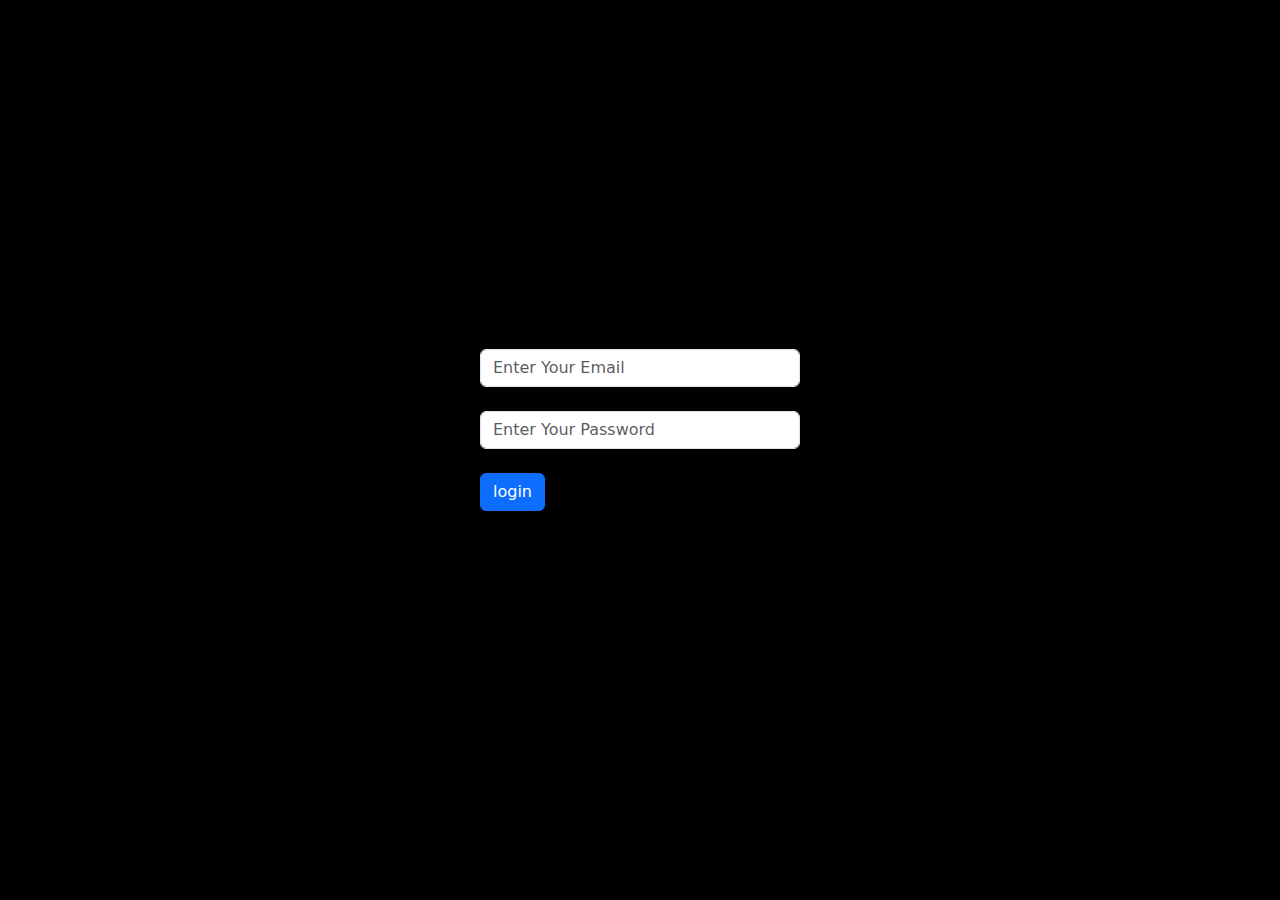
==== index.html @ 74a00dc7 "Add files via upload" ====
<!DOCTYPE html>
<html lang="en">
<head>
    <meta charset="UTF-8">
    <meta name="viewport" content="width=device-width, initial-scale=1.0">
    <title>Document</title>
    <link rel="stylesheet" href="style.css">
    <link rel="stylesheet" href="https://cdn.jsdelivr.net/npm/bootstrap@5.3.3/dist/css/bootstrap.min.css">
    <script src="https://cdn.jsdelivr.net/npm/bootstrap@5.3.3/dist/js/bootstrap.bundle.min.js"></script>
</head>
<body>
    <form>
        <!-- Email input -->
        <div data-mdb-input-init class="form-outline mb-4">
          <input type="email" id="form2Example1" class="form-control" placeholder="Enter Your Email"/>
          <p id="emailerror" class="error"></p>
        </div>
      
        <!-- Password input -->
        <div data-mdb-input-init class="form-outline mb-4">
          <input type="text" id="form2Example2" class="form-control" placeholder="Enter Your Password" />
          <p id="passerror" class="error"></p>
        </div>
      
        <!-- Submit button -->
        <button  type="button" data-mdb-button-init data-mdb-ripple-init class="btn btn-primary btn-block mb-4" id="login">login</button>
        <p id="msg" class="error"></p>
        </div>
      </form>



      <script src="main.js"></script>
</body>
</html>
---- style.css ----
body{
    display: flex;
    justify-content: center;
    align-items: center;
    width: 100%;
    height: 100vh;
    background-color: black !important;
}
form{
    width: 20em;
}
.error{
    color: red !important;
}
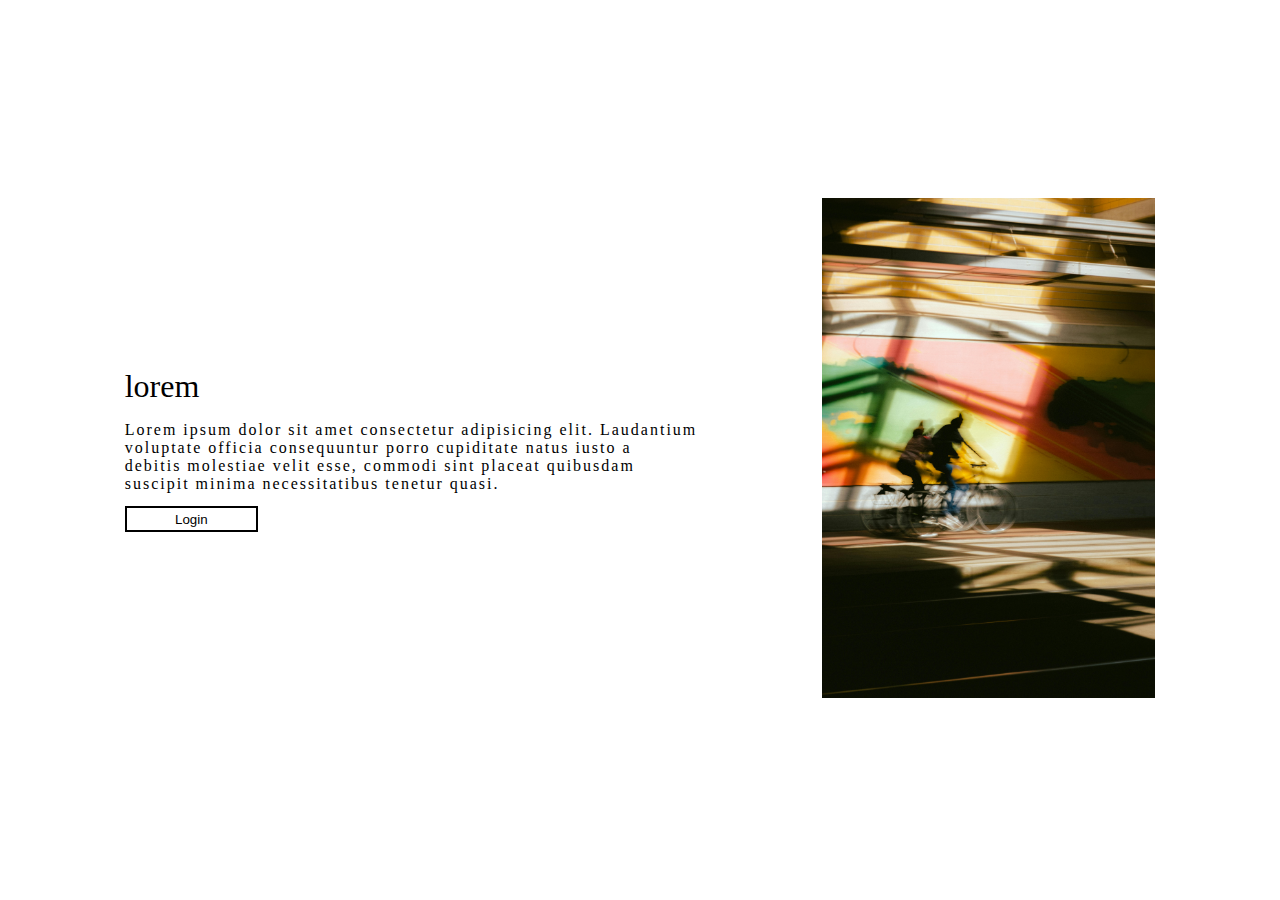
==== commit 6a0955e2: "add" ====
--- a/index.html
+++ b/index.html
@@ -5,31 +5,29 @@
     <meta name="viewport" content="width=device-width, initial-scale=1.0">
     <title>Document</title>
     <link rel="stylesheet" href="style.css">
-    <link rel="stylesheet" href="https://cdn.jsdelivr.net/npm/bootstrap@5.3.3/dist/css/bootstrap.min.css">
-    <script src="https://cdn.jsdelivr.net/npm/bootstrap@5.3.3/dist/js/bootstrap.bundle.min.js"></script>
 </head>
 <body>
-    <form>
-        <!-- Email input -->
-        <div data-mdb-input-init class="form-outline mb-4">
-          <input type="email" id="form2Example1" class="form-control" placeholder="Enter Your Email"/>
-          <p id="emailerror" class="error"></p>
+    <div class="outer">
+        <div class="outer-content outerarea">
+           <h1 style="font-weight: 500;">lorem</h1>
+       <p style="letter-spacing: 2px;">
+            Lorem ipsum dolor sit amet consectetur adipisicing elit. Laudantium <br> voluptate officia consequuntur porro cupiditate natus iusto a <br> debitis molestiae velit esse, commodi sint placeat quibusdam <br> suscipit minima necessitatibus tenetur quasi.
+        </p>
+          <button id="login">
+           Login
+          </button>
+           
         </div>
-      
-        <!-- Password input -->
-        <div data-mdb-input-init class="form-outline mb-4">
-          <input type="text" id="form2Example2" class="form-control" placeholder="Enter Your Password" />
-          <p id="passerror" class="error"></p>
+        <div class="outer-img outerarea">
+            <img src="./pexels-florian-stein-1130235782-22684351.jpg" id="homeimg" height="500px" width="auto" alt="">
         </div>
-      
-        <!-- Submit button -->
-        <button  type="button" data-mdb-button-init data-mdb-ripple-init class="btn btn-primary btn-block mb-4" id="login">login</button>
-        <p id="msg" class="error"></p>
-        </div>
-      </form>
+    </div>
 
 
-
-      <script src="main.js"></script>
+    <script>
+        document.getElementById("login").addEventListener("click",()=>{
+            window.location.href = "login.html"
+        })
+    </script>
 </body>
 </html>--- a/style.css
+++ b/style.css
@@ -1,14 +1,67 @@
-body{
-    display: flex;
-    justify-content: center;
-    align-items: center;
-    width: 100%;
-    height: 100vh;
-    background-color: black !important;
-}
-form{
-    width: 20em;
-}
-.error{
-    color: red !important;
-}+*{
+    margin: 0%;
+    padding: 0%;
+    box-sizing: border-box;
+    }
+    body{
+        margin: 0%;
+        padding: 0%;
+        /* background-color: black; */
+    }
+    .outer{
+        height: 100vh;
+        width: 100%;
+        display: flex;
+        justify-content: space-evenly;
+        align-items: center;
+        color: black;
+    }
+    h1{
+        margin-bottom: 0.5em;
+    }
+    button{
+        margin-top: 1em;
+    }
+    @media(max-width:760px){
+        .outer{
+            height: 100vh;
+            width: 100%;
+            display: flex;
+            flex-direction: column;
+            justify-content: center;
+            align-items: center;
+            color: black;
+            gap: 5em;
+        }
+        .outer-content{
+            text-align: center;
+            display: flex;
+            flex-direction: column;
+            justify-content: center;
+            align-items: center;
+            padding: 0% 2%;
+        }
+        #homeimg{
+            height: 300px;
+            width: auto;
+        }
+    }
+    /* .outerarea{
+        width: 50%;
+        justify-content: center;
+        flex-direction: column;
+     
+    }
+    
+    .outerarea:nth-child(1){
+       text-align: left;
+     
+    } */
+    
+    #login{
+        height: 2em;
+        width: 10em;
+        border: 2px solid black;
+        color: black;
+        background-color: transparent;
+    }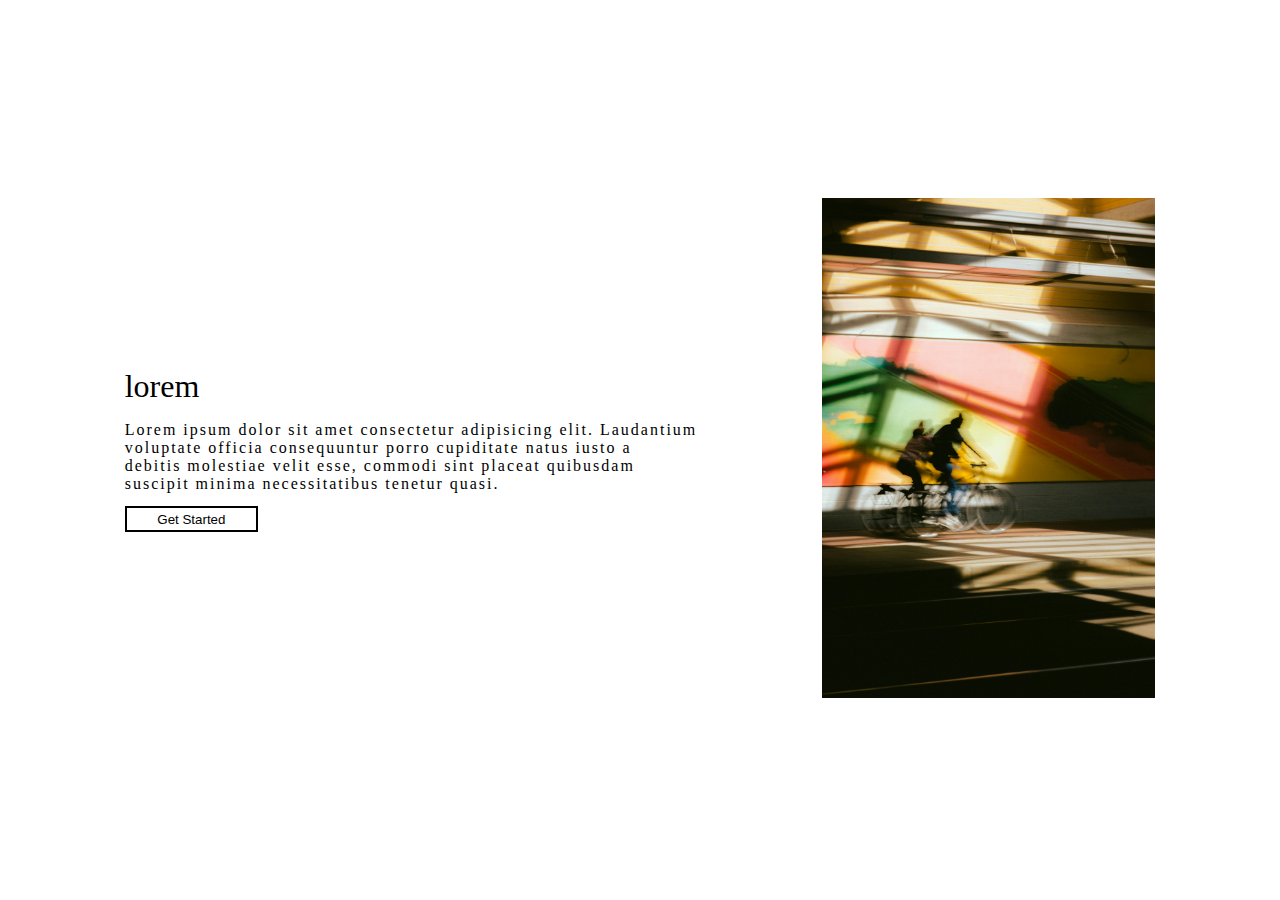
==== commit e9f02faf: "completed" ====
--- a/index.html
+++ b/index.html
@@ -14,7 +14,7 @@
             Lorem ipsum dolor sit amet consectetur adipisicing elit. Laudantium <br> voluptate officia consequuntur porro cupiditate natus iusto a <br> debitis molestiae velit esse, commodi sint placeat quibusdam <br> suscipit minima necessitatibus tenetur quasi.
         </p>
           <button id="login">
-           Login
+           Get Started
           </button>
            
         </div>
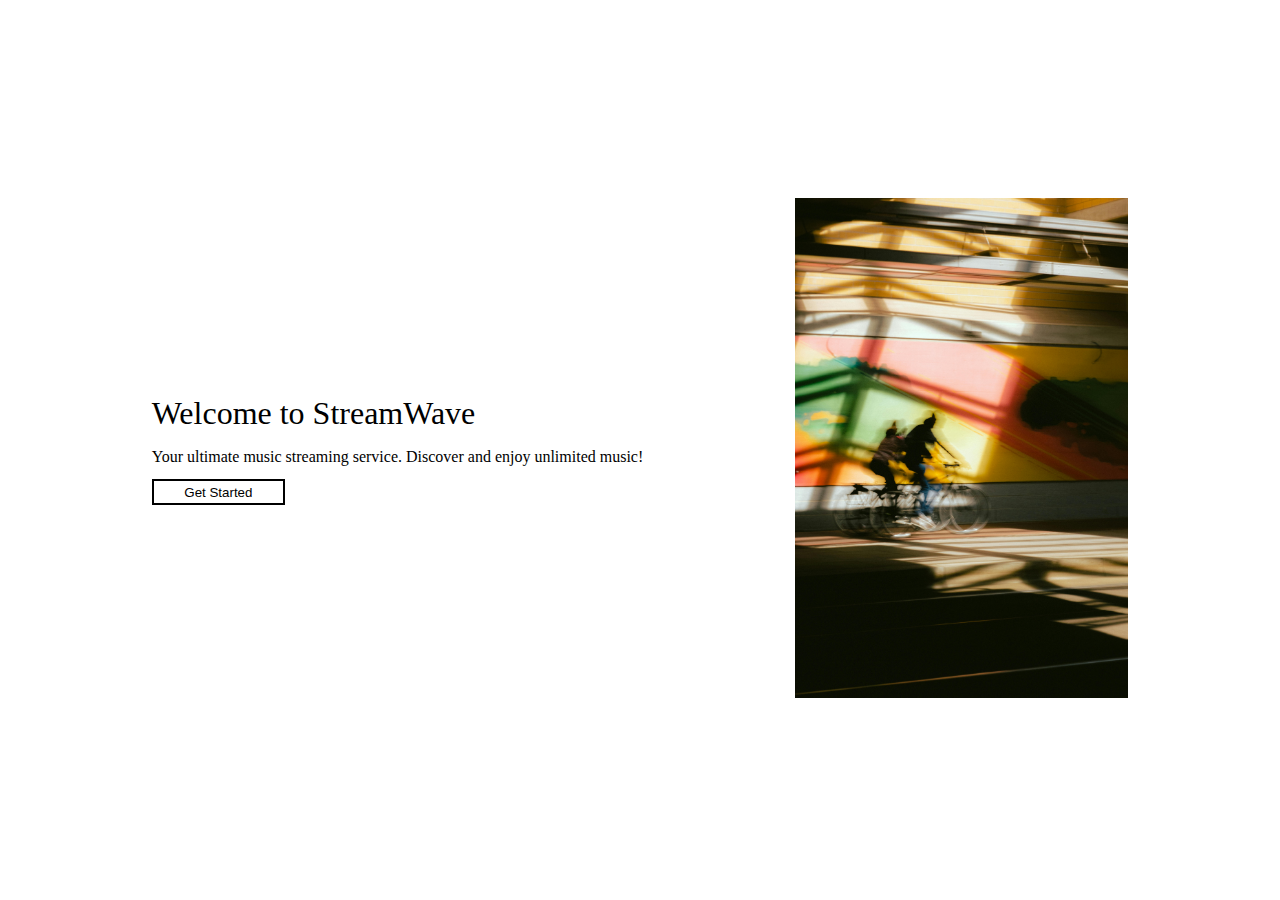
==== commit 3b79829a: "som edit" ====
--- a/index.html
+++ b/index.html
@@ -9,10 +9,8 @@
 <body>
     <div class="outer">
         <div class="outer-content outerarea">
-           <h1 style="font-weight: 500;">lorem</h1>
-       <p style="letter-spacing: 2px;">
-            Lorem ipsum dolor sit amet consectetur adipisicing elit. Laudantium <br> voluptate officia consequuntur porro cupiditate natus iusto a <br> debitis molestiae velit esse, commodi sint placeat quibusdam <br> suscipit minima necessitatibus tenetur quasi.
-        </p>
+           <h1 style="font-weight: 500;">Welcome to StreamWave</h1>
+           <p>Your ultimate music streaming service. Discover and enjoy unlimited music!</p>
           <button id="login">
            Get Started
           </button>
